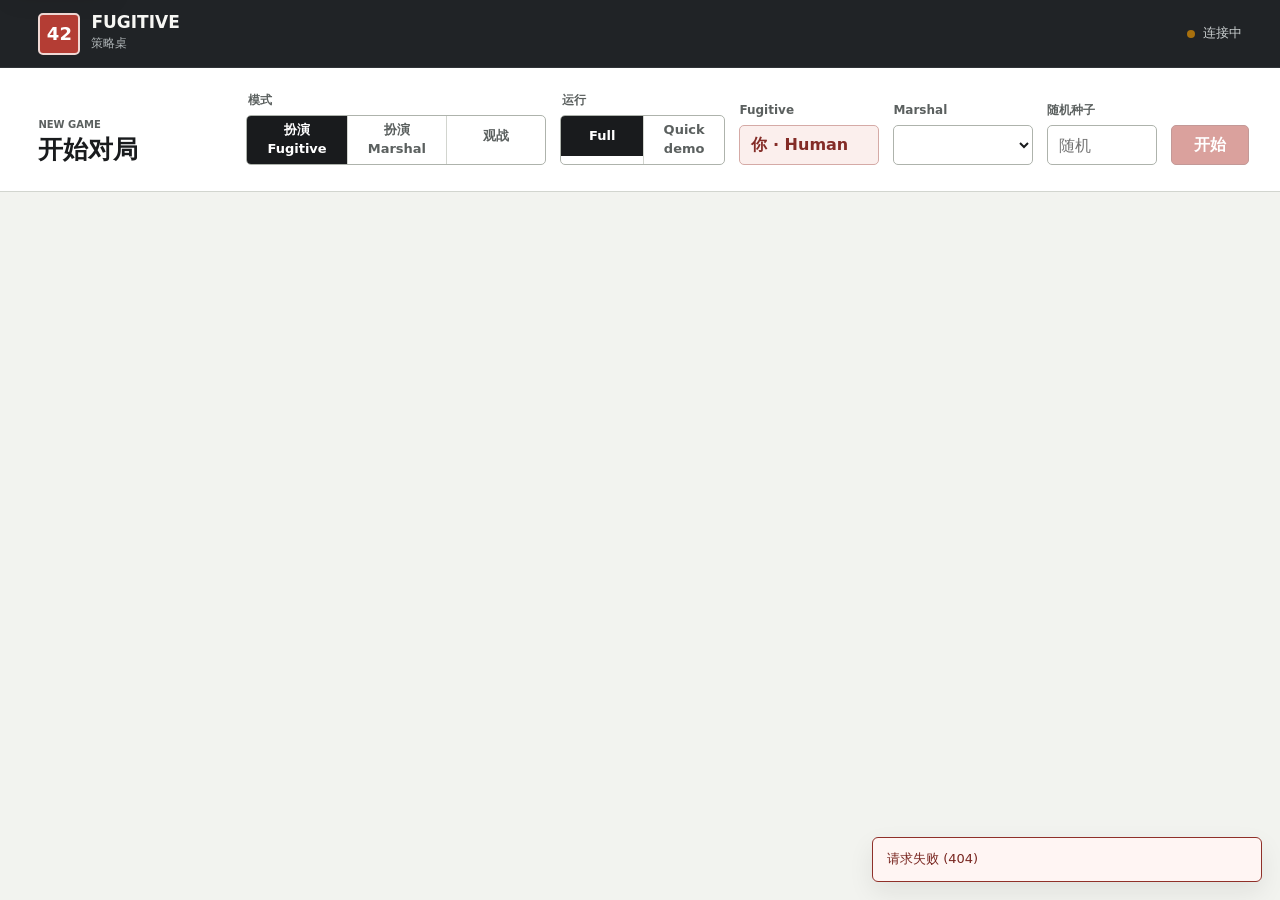
==== src/fugitive/web/static/index.html @ fa237cd3 "Reorganize core, agents, and experiment packages" ====
<!doctype html>
<html lang="zh-CN">
<head>
  <meta charset="utf-8">
  <meta name="viewport" content="width=device-width, initial-scale=1">
  <meta name="color-scheme" content="light">
  <link rel="icon" href="data:,">
  <title>Fugitive 策略桌</title>
  <link rel="stylesheet" href="./styles.css">
</head>
<body>
  <a class="skip-link" href="#main-content">跳到游戏桌</a>

  <header class="app-header">
    <div class="brand-block" aria-label="Fugitive Strategy Table">
      <span class="brand-mark" aria-hidden="true">42</span>
      <div>
        <div class="brand-name">FUGITIVE</div>
        <div class="brand-subtitle">策略桌</div>
      </div>
    </div>
    <div id="connectionStatus" class="connection-status" role="status" aria-live="polite">
      <span class="status-dot" aria-hidden="true"></span>
      <span class="connection-label">连接中</span>
    </div>
  </header>

  <main id="main-content">
    <section id="setupPanel" class="setup-band" aria-labelledby="setupTitle">
      <div class="setup-inner">
        <div class="section-heading setup-heading">
          <span class="eyebrow">NEW GAME</span>
          <h1 id="setupTitle">开始对局</h1>
        </div>

        <form id="setupForm" class="setup-form">
          <fieldset class="form-field mode-field">
            <legend>模式</legend>
            <div class="segmented-control" role="radiogroup" aria-label="游戏模式">
              <label>
                <input type="radio" name="mode" value="human_fugitive" checked>
                <span>扮演 Fugitive</span>
              </label>
              <label>
                <input type="radio" name="mode" value="human_marshal">
                <span>扮演 Marshal</span>
              </label>
              <label>
                <input type="radio" name="mode" value="spectate">
                <span>观战</span>
              </label>
            </div>
          </fieldset>

          <fieldset class="form-field profile-field">
            <legend>运行</legend>
            <div class="segmented-control profile-control" role="radiogroup" aria-label="Agent 运行档位">
              <label>
                <input type="radio" name="execution_profile" value="full" checked>
                <span>Full</span>
              </label>
              <label>
                <input type="radio" name="execution_profile" value="quick">
                <span>Quick demo</span>
              </label>
            </div>
          </fieldset>

          <div class="form-field agent-field">
            <label for="fugitiveAgent">Fugitive</label>
            <div id="fugitiveHuman" class="human-slot">你 · Human</div>
            <select id="fugitiveAgent" name="fugitive_agent" aria-label="Fugitive agent"></select>
          </div>

          <div class="form-field agent-field">
            <label for="marshalAgent">Marshal</label>
            <div id="marshalHuman" class="human-slot" hidden>你 · Human</div>
            <select id="marshalAgent" name="marshal_agent" aria-label="Marshal agent"></select>
          </div>

          <div class="form-field seed-field">
            <label for="gameSeed">随机种子</label>
            <input id="gameSeed" name="seed" type="text" inputmode="numeric" pattern="[0-9]*" maxlength="20" spellcheck="false" placeholder="随机">
          </div>

          <button id="startGameButton" class="primary-command start-command" type="submit" disabled>
            开始
          </button>
        </form>
      </div>
    </section>

    <section id="gameShell" class="game-shell" aria-label="Fugitive 游戏桌" hidden>
      <div class="status-strip">
        <div class="status-primary">
          <span id="roundBadge" class="round-badge">ROUND 1</span>
          <div>
            <div id="phaseLabel" class="phase-label">准备中</div>
            <div id="turnLabel" class="turn-label">等待服务器状态</div>
          </div>
        </div>
        <div class="status-actions">
          <span id="sessionIdLabel" class="session-id"></span>
          <button id="resetButton" class="icon-command" type="button" title="重置当前对局" aria-label="重置当前对局">
            <svg aria-hidden="true"><use href="./icons.svg#rotate-ccw"></use></svg>
          </button>
          <button id="newGameButton" class="secondary-command" type="button">新对局</button>
        </div>
      </div>

      <div id="outcomeBanner" class="outcome-banner" role="status" aria-live="assertive" hidden>
        <span class="outcome-kicker">GAME OVER</span>
        <strong id="outcomeTitle"></strong>
        <span id="outcomeReason"></span>
      </div>

      <div class="workspace">
        <aside class="piles-pane" aria-labelledby="pilesTitle">
          <div class="panel-heading">
            <span class="eyebrow">DRAW</span>
            <h2 id="pilesTitle">牌堆</h2>
          </div>
          <div id="pileList" class="pile-list" aria-live="polite"></div>
        </aside>

        <section class="table-pane">
          <div class="route-section" aria-labelledby="routeTitle">
            <div class="table-section-heading">
              <div>
                <span class="eyebrow">ESCAPE ROUTE</span>
                <h2 id="routeTitle">逃亡路线</h2>
              </div>
              <span id="routeSummary" class="route-summary"></span>
            </div>
            <div id="routeTrack" class="route-track" role="list" aria-label="逃亡路线"></div>
          </div>

          <div class="hand-section" aria-labelledby="handTitle">
            <div class="table-section-heading compact-heading">
              <div>
                <span class="eyebrow">PRIVATE HAND</span>
                <h2 id="handTitle">手牌</h2>
              </div>
              <span id="handSummary" class="hand-summary"></span>
            </div>
            <div id="handCards" class="hand-cards" role="list" aria-label="你的手牌"></div>
          </div>

          <div id="actionDock" class="action-dock" aria-labelledby="actionTitle">
            <div class="action-title-row">
              <div>
                <span class="eyebrow">ACTION</span>
                <h2 id="actionTitle">行动</h2>
              </div>
              <span id="actionStatus" class="action-status"></span>
            </div>

            <div id="drawAction" class="action-state" hidden>
              <span class="action-name">选择牌堆</span>
            </div>

            <div id="fugitiveAction" class="action-state fugitive-composer" hidden>
              <div class="composer-mode" role="group" aria-label="手牌选择用途">
                <button class="composer-mode-button is-active" type="button" data-card-mode="hideout" aria-pressed="true">藏身处</button>
                <button class="composer-mode-button" type="button" data-card-mode="sprint" aria-pressed="false">Sprint</button>
              </div>
              <div class="selection-readout">
                <span>Hideout <strong id="selectedHideout">—</strong></span>
                <span>距离 <strong id="selectedDistance">—</strong></span>
                <span>需要 <strong id="requiredSprint">—</strong></span>
                <span>已选 <strong id="selectedSprint">+0 · 0张</strong></span>
              </div>
              <div class="action-buttons">
                <button id="passButton" class="secondary-command" type="button">Pass</button>
                <button id="playHideoutButton" class="primary-command" type="button" disabled>建立藏身处</button>
              </div>
            </div>

            <div id="marshalAction" class="action-state marshal-composer" hidden>
              <div id="guessGrid" class="guess-grid" role="group" aria-label="选择猜测号码"></div>
              <div class="guess-footer">
                <span>已选 <strong id="guessCount">0</strong></span>
                <div class="action-buttons">
                  <button id="clearGuessButton" class="icon-command" type="button" title="清除选择" aria-label="清除猜测号码">
                    <svg aria-hidden="true"><use href="./icons.svg#x"></use></svg>
                  </button>
                  <button id="submitGuessButton" class="primary-command" type="button" disabled>提交猜测</button>
                </div>
              </div>
            </div>

            <div id="waitingAction" class="action-state waiting-state">
              <span class="waiting-mark" aria-hidden="true"></span>
              <span id="waitingText">等待行动</span>
            </div>
          </div>
        </section>

        <aside class="side-pane">
          <section id="spectatorControls" class="spectator-controls" aria-labelledby="spectatorTitle" hidden>
            <div class="panel-heading inline-heading">
              <div>
                <span class="eyebrow">SPECTATE</span>
                <h2 id="spectatorTitle">观战控制</h2>
              </div>
              <span id="autoState" class="auto-state">PAUSED</span>
            </div>
            <label class="spectator-view-control" for="spectatorViewSelect">
              <span>观战视角</span>
              <select id="spectatorViewSelect">
                <option value="omniscient" selected>全知</option>
                <option value="fugitive">Fugitive</option>
                <option value="marshal">Marshal</option>
                <option value="public">公开</option>
              </select>
            </label>
            <div class="transport-controls">
              <button id="stepButton" class="icon-command transport-button" type="button" title="单步" aria-label="单步">
                <svg aria-hidden="true"><use href="./icons.svg#step-forward"></use></svg>
              </button>
              <button id="autoButton" class="icon-command transport-button transport-primary" type="button" title="自动播放" aria-label="自动播放">
                <svg class="play-icon" aria-hidden="true"><use href="./icons.svg#play"></use></svg>
                <svg class="pause-icon" aria-hidden="true"><use href="./icons.svg#pause"></use></svg>
              </button>
              <button id="continueButton" class="icon-command transport-button transport-primary" type="button" title="继续已停滞的对局" aria-label="继续已停滞的对局" hidden>
                <svg aria-hidden="true"><use href="./icons.svg#play"></use></svg>
              </button>
              <button id="terminateButton" class="icon-command transport-button" type="button" title="终止已停滞的会话" aria-label="终止已停滞的会话" hidden>
                <svg aria-hidden="true"><use href="./icons.svg#x"></use></svg>
              </button>
              <label class="speed-control" for="speedSelect">
                <span>速度</span>
                <select id="speedSelect">
                  <option value="1600">慢</option>
                  <option value="850" selected>正常</option>
                  <option value="300">快</option>
                </select>
              </label>
            </div>
          </section>

          <section class="session-panel" aria-labelledby="sessionTitle">
            <div class="panel-heading">
              <span class="eyebrow">MATCH</span>
              <h2 id="sessionTitle">对局</h2>
            </div>
            <dl class="session-details">
              <div><dt>模式</dt><dd id="modeValue">—</dd></div>
              <div><dt>运行</dt><dd id="profileValue">—</dd></div>
              <div><dt>Fugitive</dt><dd><span id="fugitiveValue">—</span><small id="fugitiveParameters" hidden></small></dd></div>
              <div><dt>Marshal</dt><dd><span id="marshalValue">—</span><small id="marshalParameters" hidden></small></dd></div>
              <div><dt>视角</dt><dd id="viewerValue">—</dd></div>
              <div><dt>Seed</dt><dd id="seedValue">—</dd></div>
            </dl>
            <div class="session-tools">
              <button id="copySeedButton" class="icon-command" type="button" title="复制精确 Seed" aria-label="复制精确 Seed" hidden>
                <svg aria-hidden="true"><use href="./icons.svg#copy"></use></svg>
              </button>
              <button id="exportTraceButton" class="icon-command" type="button" title="导出完整对局 Trace" aria-label="导出完整对局 Trace" hidden>
                <svg aria-hidden="true"><use href="./icons.svg#download"></use></svg>
              </button>
            </div>
          </section>

          <section id="inferencePanel" class="inference-panel" aria-labelledby="inferenceTitle" hidden>
            <div class="panel-heading inline-heading">
              <div>
                <span class="eyebrow">INFERENCE</span>
                <h2 id="inferenceTitle">推断状态</h2>
              </div>
              <span id="inferenceDecision" class="inference-decision">—</span>
            </div>
            <dl class="inference-details">
              <div><dt>算法</dt><dd id="inferenceAlgorithm">—</dd></div>
              <div><dt>Backend</dt><dd id="inferenceBackend">—</dd></div>
              <div><dt>Operation</dt><dd id="inferenceOperation">—</dd></div>
              <div><dt>Population</dt><dd id="inferencePopulation">—</dd></div>
              <div><dt>Worlds</dt><dd id="inferenceWorlds">—</dd></div>
              <div><dt>Hidden route</dt><dd id="inferenceRoutes">—</dd></div>
              <div><dt>Hard support</dt><dd id="inferenceSupport">—</dd></div>
              <div><dt>Work</dt><dd id="inferenceWork">—</dd></div>
            </dl>
          </section>

          <section class="log-panel" aria-labelledby="logTitle">
            <div class="panel-heading inline-heading">
              <div>
                <span class="eyebrow">GAME LOG</span>
                <h2 id="logTitle">对局日志</h2>
              </div>
              <span id="logCount" class="log-count">0</span>
            </div>
            <ol id="gameLog" class="game-log" aria-live="polite"></ol>
          </section>
        </aside>
      </div>
    </section>
  </main>

  <div id="toast" class="toast" role="alert" aria-live="assertive" hidden></div>
  <script src="./app.js" defer></script>
</body>
</html>
---- src/fugitive/web/static/styles.css ----
:root {
  --canvas: #f2f3ef;
  --surface: #ffffff;
  --surface-muted: #e9ebe6;
  --ink: #191b1d;
  --ink-soft: #5b605f;
  --line: #d2d5cf;
  --line-strong: #aeb3ac;
  --fugitive: #b43d34;
  --fugitive-dark: #842c27;
  --marshal: #315f70;
  --marshal-dark: #234553;
  --success: #2f6a4f;
  --warning: #a8700d;
  --sprint: #d5a32e;
  --header: #202326;
  --focus: #176ea1;
  --shadow: 0 10px 26px rgba(25, 27, 29, 0.08);
  --header-height: 68px;
}

* {
  box-sizing: border-box;
}

html {
  min-width: 320px;
  background: var(--canvas);
  color: var(--ink);
  font-family: Inter, ui-sans-serif, system-ui, -apple-system, BlinkMacSystemFont, "Segoe UI", sans-serif;
  font-size: 16px;
  line-height: 1.45;
  letter-spacing: 0;
}

body {
  min-height: 100vh;
  margin: 0;
  background: var(--canvas);
}

button,
input,
select {
  color: inherit;
  font: inherit;
  letter-spacing: 0;
}

button,
select,
input[type="radio"] {
  cursor: pointer;
}

button:disabled,
select:disabled,
input:disabled {
  cursor: not-allowed;
  opacity: 0.48;
}

button:focus-visible,
input:focus-visible,
select:focus-visible,
[tabindex]:focus-visible {
  outline: 3px solid rgba(23, 110, 161, 0.26);
  outline-offset: 2px;
}

[hidden] {
  display: none !important;
}

.skip-link {
  position: fixed;
  top: 8px;
  left: 8px;
  z-index: 100;
  padding: 8px 12px;
  transform: translateY(-150%);
  border-radius: 4px;
  background: var(--surface);
  color: var(--ink);
  box-shadow: var(--shadow);
}

.skip-link:focus {
  transform: translateY(0);
}

.app-header {
  position: sticky;
  top: 0;
  z-index: 30;
  display: flex;
  min-height: var(--header-height);
  align-items: center;
  justify-content: space-between;
  gap: 24px;
  padding: 10px clamp(16px, 3vw, 42px);
  border-bottom: 1px solid #303438;
  background: var(--header);
  color: #f7f7f4;
}

.brand-block {
  display: flex;
  min-width: 0;
  align-items: center;
  gap: 11px;
}

.brand-mark {
  display: grid;
  width: 42px;
  height: 42px;
  flex: 0 0 42px;
  place-items: center;
  border: 2px solid #f0d8d4;
  border-radius: 5px;
  background: var(--fugitive);
  color: #ffffff;
  font-size: 18px;
  font-weight: 850;
  line-height: 1;
}

.brand-name {
  font-size: 17px;
  font-weight: 850;
  line-height: 1.05;
}

.brand-subtitle {
  margin-top: 3px;
  color: #adb3b5;
  font-size: 12px;
}

.connection-status {
  display: flex;
  align-items: center;
  gap: 8px;
  color: #c8cdce;
  font-size: 13px;
}

.status-dot {
  width: 8px;
  height: 8px;
  border-radius: 50%;
  background: var(--warning);
}

.connection-status.is-online .status-dot {
  background: #54aa7f;
}

.connection-status.is-error .status-dot {
  background: #df6158;
}

main {
  min-height: calc(100vh - var(--header-height));
}

.setup-band {
  border-bottom: 1px solid var(--line);
  background: var(--surface);
}

.setup-inner {
  display: grid;
  width: min(1480px, 100%);
  margin: 0 auto;
  padding: 24px clamp(16px, 3vw, 42px) 26px;
  grid-template-columns: minmax(130px, 180px) minmax(0, 1fr);
  gap: 28px;
  align-items: end;
}

.section-heading h1,
.panel-heading h2,
.table-section-heading h2,
.action-title-row h2 {
  margin: 2px 0 0;
  font-size: 20px;
  font-weight: 760;
  line-height: 1.15;
}

.section-heading h1 {
  font-size: 25px;
}

.eyebrow {
  color: var(--ink-soft);
  font-size: 10px;
  font-weight: 800;
  letter-spacing: 0;
}

.setup-form {
  display: grid;
  grid-template-columns: minmax(300px, 1.7fr) minmax(165px, 0.8fr) minmax(140px, 1fr) minmax(140px, 1fr) minmax(110px, 0.7fr) auto;
  gap: 14px;
  align-items: end;
}

.form-field {
  min-width: 0;
  margin: 0;
  padding: 0;
  border: 0;
}

.form-field > label,
.form-field > legend {
  display: block;
  margin: 0 0 6px;
  color: var(--ink-soft);
  font-size: 12px;
  font-weight: 720;
}

.form-field select,
.form-field input,
.speed-control select {
  width: 100%;
  height: 40px;
  border: 1px solid var(--line-strong);
  border-radius: 5px;
  background: var(--surface);
  padding: 0 11px;
}

.human-slot {
  display: flex;
  height: 40px;
  align-items: center;
  border: 1px solid #d5aaa6;
  border-radius: 5px;
  background: #fbefed;
  padding: 0 11px;
  color: var(--fugitive-dark);
  font-weight: 700;
}

.agent-field.is-marshal .human-slot {
  border-color: #a8c0c9;
  background: #edf4f6;
  color: var(--marshal-dark);
}

.segmented-control {
  display: grid;
  min-height: 40px;
  overflow: hidden;
  border: 1px solid var(--line-strong);
  border-radius: 5px;
  grid-template-columns: repeat(3, minmax(0, 1fr));
}

.segmented-control label {
  position: relative;
  min-width: 0;
}

.segmented-control label + label {
  border-left: 1px solid var(--line);
}

.segmented-control input {
  position: absolute;
  width: 1px;
  height: 1px;
  opacity: 0;
}

.segmented-control span {
  display: flex;
  min-height: 40px;
  align-items: center;
  justify-content: center;
  padding: 5px 10px;
  color: var(--ink-soft);
  font-size: 13px;
  font-weight: 680;
  text-align: center;
}

.segmented-control input:checked + span {
  background: var(--ink);
  color: #ffffff;
}

.segmented-control input:focus-visible + span {
  box-shadow: inset 0 0 0 3px rgba(23, 110, 161, 0.35);
}

.profile-control {
  grid-template-columns: repeat(2, minmax(0, 1fr));
}

.primary-command,
.secondary-command,
.icon-command,
.composer-mode-button {
  min-height: 40px;
  border-radius: 5px;
  font-weight: 720;
}

.primary-command {
  border: 1px solid var(--fugitive-dark);
  background: var(--fugitive);
  color: #ffffff;
  padding: 0 17px;
}

.primary-command:not(:disabled):hover {
  background: var(--fugitive-dark);
}

.secondary-command {
  border: 1px solid var(--line-strong);
  background: var(--surface);
  color: var(--ink);
  padding: 0 14px;
}

.secondary-command:not(:disabled):hover,
.icon-command:not(:disabled):hover {
  border-color: var(--ink-soft);
  background: var(--surface-muted);
}

.icon-command {
  display: inline-grid;
  width: 40px;
  height: 40px;
  min-height: 40px;
  place-items: center;
  border: 1px solid var(--line-strong);
  background: var(--surface);
  padding: 0;
}

.icon-command svg {
  width: 19px;
  height: 19px;
}

.start-command {
  min-width: 78px;
}

.game-shell {
  width: 100%;
  scroll-margin-top: var(--header-height);
}

.status-strip {
  display: flex;
  min-height: 68px;
  align-items: center;
  justify-content: space-between;
  gap: 20px;
  padding: 10px clamp(16px, 3vw, 42px);
  border-bottom: 1px solid var(--line);
  background: #fbfbf9;
}

.status-primary,
.status-actions {
  display: flex;
  min-width: 0;
  align-items: center;
  gap: 12px;
}

.round-badge,
.auto-state {
  display: inline-flex;
  min-height: 26px;
  align-items: center;
  border: 1px solid var(--line-strong);
  border-radius: 4px;
  background: var(--surface);
  padding: 3px 8px;
  color: var(--ink-soft);
  font-size: 10px;
  font-weight: 820;
  letter-spacing: 0;
  white-space: nowrap;
}

.phase-label {
  overflow: hidden;
  font-size: 16px;
  font-weight: 760;
  text-overflow: ellipsis;
  white-space: nowrap;
}

.turn-label,
.session-id {
  overflow: hidden;
  color: var(--ink-soft);
  font-size: 12px;
  text-overflow: ellipsis;
  white-space: nowrap;
}

.session-id {
  max-width: 180px;
  font-family: ui-monospace, SFMono-Regular, Menlo, Consolas, monospace;
}

.outcome-banner {
  display: flex;
  min-height: 58px;
  align-items: baseline;
  gap: 13px;
  padding: 14px clamp(16px, 3vw, 42px);
  border-bottom: 1px solid #d4aea9;
  background: #fae9e7;
  color: var(--fugitive-dark);
}

.outcome-banner.is-marshal {
  border-color: #abc0c8;
  background: #e8f1f4;
  color: var(--marshal-dark);
}

.outcome-kicker {
  font-size: 10px;
  font-weight: 850;
  letter-spacing: 0;
}

.workspace {
  display: grid;
  width: 100%;
  min-height: calc(100vh - var(--header-height) - 68px);
  grid-template-columns: 200px minmax(0, 1fr) 282px;
}

.piles-pane,
.side-pane {
  min-width: 0;
  background: #f7f8f5;
}

.piles-pane {
  padding: 24px 20px;
  border-right: 1px solid var(--line);
}

.side-pane {
  border-left: 1px solid var(--line);
}

.panel-heading,
.table-section-heading,
.action-title-row {
  display: flex;
  min-width: 0;
  align-items: flex-end;
  justify-content: space-between;
  gap: 12px;
}

.inline-heading {
  align-items: center;
}

.panel-heading h2,
.table-section-heading h2,
.action-title-row h2 {
  font-size: 16px;
}

.pile-list {
  display: grid;
  margin-top: 18px;
  gap: 17px;
  justify-items: center;
}

.pile-button {
  position: relative;
  display: grid;
  width: 112px;
  height: 148px;
  overflow: hidden;
  place-items: center;
  border: 2px solid #323638;
  border-radius: 6px;
  background: #3c4244;
  color: #ffffff;
  box-shadow: 4px 5px 0 #bec2bc;
  text-align: center;
}

.pile-button::before {
  position: absolute;
  inset: 7px;
  border: 1px solid rgba(255, 255, 255, 0.35);
  border-radius: 3px;
  content: "";
}

.pile-button[data-pile="0"] {
  background: var(--success);
}

.pile-button[data-pile="1"] {
  background: var(--marshal);
}

.pile-button[data-pile="2"] {
  background: var(--fugitive-dark);
}

.pile-button.is-legal {
  box-shadow: 4px 5px 0 #bec2bc, 0 0 0 4px rgba(213, 163, 46, 0.32);
}

.pile-button.is-legal:hover {
  transform: translateY(-2px);
  box-shadow: 4px 7px 0 #bec2bc, 0 0 0 4px rgba(213, 163, 46, 0.5);
}

.pile-number {
  position: relative;
  font-size: 13px;
  font-weight: 780;
}

.pile-count {
  position: relative;
  font-size: 34px;
  font-weight: 850;
  line-height: 1;
}

.pile-label {
  position: relative;
  color: rgba(255, 255, 255, 0.78);
  font-size: 10px;
  font-weight: 750;
  letter-spacing: 0;
}

.table-pane {
  min-width: 0;
  background: var(--surface);
}

.route-section,
.hand-section,
.action-dock {
  padding: 24px clamp(18px, 3vw, 38px);
}

.route-section,
.hand-section {
  border-bottom: 1px solid var(--line);
}

.route-summary,
.hand-summary,
.action-status,
.log-count {
  color: var(--ink-soft);
  font-size: 12px;
}

.route-track {
  position: relative;
  display: flex;
  min-height: 148px;
  margin-top: 18px;
  overflow-x: auto;
  gap: 25px;
  align-items: flex-start;
  padding: 4px 4px 16px;
  scrollbar-color: var(--line-strong) transparent;
}

.route-track::before {
  position: absolute;
  top: 56px;
  right: 5px;
  left: 5px;
  height: 3px;
  background: var(--line);
  content: "";
}

.route-node {
  position: relative;
  z-index: 1;
  display: flex;
  flex: 0 0 82px;
  flex-direction: column;
  align-items: center;
}

.route-card {
  position: relative;
  display: grid;
  width: 82px;
  height: 112px;
  place-items: center;
  border: 2px solid var(--ink);
  border-radius: 6px;
  background: var(--surface);
  box-shadow: 0 4px 0 #d3d5d0;
}

.route-card.is-hidden {
  border-color: #34383a;
  background: #34383a;
  color: #ffffff;
}

.route-card.is-start {
  border-color: var(--success);
  color: var(--success);
}

.route-card.is-escape {
  border-color: var(--fugitive);
  color: var(--fugitive);
}

.route-card.is-revealed {
  border-color: var(--marshal);
  color: var(--marshal-dark);
  box-shadow: 0 4px 0 #a9bec6, inset 0 0 0 2px #dce8ec;
}

.route-index {
  position: absolute;
  top: 6px;
  left: 7px;
  color: currentColor;
  font-size: 9px;
  font-weight: 750;
  opacity: 0.62;
}

.route-value {
  font-size: 35px;
  font-weight: 850;
  line-height: 1;
}

.route-revealed-badge {
  position: absolute;
  right: 5px;
  bottom: 6px;
  padding: 2px 4px;
  border-radius: 3px;
  background: var(--marshal);
  color: #ffffff;
  font-size: 9px;
  font-weight: 750;
  line-height: 1.35;
  letter-spacing: 0;
}

.hidden-pattern {
  width: 35px;
  height: 35px;
  border: 2px solid rgba(255, 255, 255, 0.7);
  border-radius: 50%;
  font-size: 23px;
  font-weight: 800;
  line-height: 31px;
  text-align: center;
}

.sprint-stack {
  display: flex;
  min-height: 22px;
  margin-top: 8px;
  align-items: center;
  justify-content: center;
  gap: 3px;
}

.sprint-token {
  display: inline-grid;
  min-width: 19px;
  height: 19px;
  place-items: center;
  border: 1px solid #bd8b16;
  border-radius: 3px;
  background: #f7e5b8;
  color: #715108;
  padding: 0 3px;
  font-size: 9px;
  font-weight: 800;
}

.sprint-token.is-hidden {
  border-color: #a4a8a3;
  background: #e5e7e2;
  color: #646866;
}

.hand-section {
  min-height: 174px;
  background: #fbfbf9;
}

.compact-heading {
  align-items: center;
}

.hand-cards {
  display: grid;
  min-height: 114px;
  margin-top: 15px;
  gap: 18px;
  padding: 3px 3px 8px;
}

.hand-cards.is-dual {
  grid-template-columns: repeat(2, minmax(0, 1fr));
}

.hand-group {
  min-width: 0;
}

.hand-cards.is-dual .hand-group + .hand-group {
  border-left: 1px solid var(--line);
  padding-left: 18px;
}

.hand-group-heading {
  display: flex;
  min-height: 25px;
  align-items: center;
  justify-content: space-between;
  gap: 10px;
  margin-bottom: 7px;
  color: var(--ink-soft);
  font-size: 11px;
  font-weight: 760;
}

.hand-role-label {
  display: inline-flex;
  align-items: center;
  gap: 7px;
}

.hand-role-label::before {
  width: 8px;
  height: 8px;
  border-radius: 50%;
  background: var(--line-strong);
  content: "";
}

.hand-group.is-fugitive .hand-role-label::before {
  background: var(--fugitive);
}

.hand-group.is-marshal .hand-role-label::before {
  background: var(--marshal);
}

.hand-card-row {
  display: flex;
  min-height: 111px;
  overflow-x: auto;
  overscroll-behavior-inline: contain;
  scroll-snap-type: x proximity;
  gap: 10px;
  align-items: flex-start;
  padding: 3px 3px 10px;
  box-shadow:
    inset 10px 0 8px -12px var(--ink-soft),
    inset -10px 0 8px -12px var(--ink-soft);
}

.hand-card-row:focus-visible {
  outline: 2px solid var(--marshal);
  outline-offset: 3px;
}

.hand-card {
  position: relative;
  display: grid;
  width: 68px;
  height: 100px;
  flex: 0 0 68px;
  place-items: center;
  border: 2px solid var(--ink);
  border-radius: 6px;
  background: var(--surface);
  box-shadow: 0 3px 0 #d6d8d3;
  color: var(--ink);
  scroll-snap-align: start;
}

.hand-card:disabled {
  cursor: default;
  opacity: 1;
}

.hand-card:not(:disabled):hover {
  transform: translateY(-3px);
  box-shadow: 0 6px 0 #d6d8d3;
}

.hand-card.is-hideout {
  border-color: var(--fugitive);
  background: #faebe9;
  color: var(--fugitive-dark);
  box-shadow: 0 3px 0 #deb6b2;
}

.hand-card.is-sprint {
  border-color: #ae7c0a;
  background: #fff4d7;
  color: #6c4a00;
  box-shadow: 0 3px 0 #d7bd7d;
}

.card-number {
  font-size: 28px;
  font-weight: 850;
}

.card-sprint {
  position: absolute;
  right: 6px;
  bottom: 5px;
  color: var(--warning);
  font-size: 10px;
  font-weight: 800;
}

.empty-state {
  display: flex;
  min-height: 94px;
  align-items: center;
  color: var(--ink-soft);
  font-size: 13px;
}

.action-dock {
  min-height: 210px;
}

.action-title-row {
  align-items: center;
}

.action-state {
  margin-top: 16px;
}

.action-name {
  display: inline-flex;
  min-height: 38px;
  align-items: center;
  color: var(--ink-soft);
  font-weight: 700;
}

.fugitive-composer {
  display: grid;
  grid-template-columns: auto minmax(160px, 1fr) auto;
  gap: 18px;
  align-items: center;
}

.composer-mode {
  display: flex;
  overflow: hidden;
  border: 1px solid var(--line-strong);
  border-radius: 5px;
}

.composer-mode-button {
  min-width: 82px;
  border: 0;
  border-radius: 0;
  background: var(--surface);
  padding: 0 11px;
  color: var(--ink-soft);
}

.composer-mode-button + .composer-mode-button {
  border-left: 1px solid var(--line);
}

.composer-mode-button.is-active {
  background: var(--ink);
  color: #ffffff;
}

.selection-readout {
  display: flex;
  min-width: 0;
  align-items: center;
  gap: 20px;
  flex-wrap: wrap;
  color: var(--ink-soft);
  font-size: 13px;
}

.selection-readout strong {
  display: inline-block;
  min-width: 26px;
  color: var(--ink);
  font-size: 16px;
}

.action-buttons,
.guess-footer {
  display: flex;
  align-items: center;
  justify-content: flex-end;
  gap: 8px;
}

.guess-grid {
  display: grid;
  grid-template-columns: repeat(14, minmax(31px, 1fr));
  gap: 5px;
}

.guess-number {
  width: 100%;
  min-width: 31px;
  height: 34px;
  border: 1px solid var(--line-strong);
  border-radius: 4px;
  background: var(--surface);
  padding: 0;
  font-size: 12px;
  font-weight: 720;
}

.guess-number.is-selected {
  border-color: var(--marshal-dark);
  background: var(--marshal);
  color: #ffffff;
}

.guess-number.is-revealed:not(.is-selected) {
  border-color: #7f8982;
  background: #e8ece9;
  color: #5f6862;
}

.guess-number.is-known-out:not(.is-selected) {
  box-shadow: inset 0 -3px 0 #c48b20;
}

.guess-number.is-failed-singleton:not(.is-selected) {
  border-style: dashed;
  border-color: var(--marshal);
}

.guess-footer {
  margin-top: 12px;
  justify-content: space-between;
  color: var(--ink-soft);
  font-size: 13px;
}

.waiting-state {
  display: flex;
  min-height: 52px;
  align-items: center;
  gap: 10px;
  color: var(--ink-soft);
  font-size: 13px;
}

.waiting-mark {
  width: 10px;
  height: 10px;
  border: 2px solid var(--line-strong);
  border-top-color: var(--marshal);
  border-radius: 50%;
}

.side-pane > section {
  padding: 22px 20px;
  border-bottom: 1px solid var(--line);
}

.transport-controls {
  display: grid;
  margin-top: 12px;
  grid-template-columns: 42px 42px minmax(0, 1fr);
  gap: 8px;
  align-items: end;
}

.spectator-view-control {
  display: grid;
  min-width: 0;
  margin-top: 16px;
  gap: 5px;
  color: var(--ink-soft);
  font-size: 10px;
  font-weight: 750;
}

.spectator-view-control select {
  width: 100%;
  height: 40px;
  border: 1px solid var(--line-strong);
  border-radius: 5px;
  background: var(--surface);
  padding: 0 10px;
}

.transport-button {
  width: 42px;
  height: 42px;
}

.transport-primary {
  border-color: var(--ink);
  background: var(--ink);
  color: #ffffff;
}

.transport-primary:not(:disabled):hover {
  background: #3a3e40;
}

.transport-primary .pause-icon {
  display: none;
}

.transport-primary.is-running .play-icon {
  display: none;
}

.transport-primary.is-running .pause-icon {
  display: block;
}

.auto-state.is-running {
  border-color: #8db29f;
  background: #e9f3ed;
  color: var(--success);
}

.speed-control {
  display: grid;
  min-width: 0;
  gap: 4px;
  color: var(--ink-soft);
  font-size: 10px;
  font-weight: 750;
}

.speed-control select {
  height: 42px;
  font-size: 13px;
}

.session-details {
  margin: 14px 0 0;
}

.session-tools {
  display: flex;
  min-height: 38px;
  margin-top: 14px;
  gap: 8px;
  justify-content: flex-end;
}

.session-details > div {
  display: grid;
  min-height: 32px;
  align-items: baseline;
  grid-template-columns: 72px minmax(0, 1fr);
  gap: 8px;
  border-bottom: 1px solid #e3e5e0;
  padding: 7px 0;
}

.session-details dt {
  color: var(--ink-soft);
  font-size: 11px;
}

.session-details dd {
  overflow: hidden;
  margin: 0;
  font-size: 12px;
  font-weight: 680;
  text-align: right;
  text-overflow: ellipsis;
  white-space: nowrap;
}

.session-details dd small {
  display: block;
  margin-top: 3px;
  color: var(--ink-soft);
  font-family: ui-monospace, SFMono-Regular, Consolas, monospace;
  font-size: 9px;
  font-weight: 560;
  line-height: 1.35;
  white-space: normal;
  overflow-wrap: anywhere;
}

.inference-decision {
  color: var(--marshal-dark);
  font-family: ui-monospace, SFMono-Regular, Consolas, monospace;
  font-size: 10px;
  font-weight: 750;
}

.inference-details {
  display: grid;
  margin: 14px 0 0;
  gap: 0;
}

.inference-details > div {
  display: grid;
  min-width: 0;
  grid-template-columns: 76px minmax(0, 1fr);
  gap: 8px;
  border-bottom: 1px solid #e3e5e0;
  padding: 7px 0;
}

.inference-details dt {
  color: var(--ink-soft);
  font-size: 10px;
}

.inference-details dd {
  min-width: 0;
  margin: 0;
  font-family: ui-monospace, SFMono-Regular, Consolas, monospace;
  font-size: 10px;
  font-weight: 600;
  line-height: 1.45;
  overflow-wrap: anywhere;
}

.log-panel {
  min-height: 320px;
}

.log-count {
  display: inline-grid;
  min-width: 24px;
  height: 24px;
  place-items: center;
  border: 1px solid var(--line);
  border-radius: 4px;
  background: var(--surface);
}

.game-log {
  max-height: 430px;
  margin: 14px 0 0;
  overflow-y: auto;
  padding: 0;
  list-style: none;
}

.log-entry {
  position: relative;
  min-height: 45px;
  border-left: 2px solid var(--line);
  padding: 5px 0 9px 14px;
  color: var(--ink-soft);
  font-size: 12px;
}

.log-entry::before {
  position: absolute;
  top: 10px;
  left: -5px;
  width: 8px;
  height: 8px;
  border: 1px solid var(--surface);
  border-radius: 50%;
  background: var(--line-strong);
  content: "";
}

.log-entry.is-fugitive::before {
  background: var(--fugitive);
}

.log-entry.is-marshal::before {
  background: var(--marshal);
}

.log-meta {
  display: block;
  margin-bottom: 2px;
  color: #898e8b;
  font-size: 9px;
  font-weight: 760;
  letter-spacing: 0;
}

.toast {
  position: fixed;
  right: 18px;
  bottom: 18px;
  z-index: 80;
  width: min(390px, calc(100vw - 36px));
  border: 1px solid #8f3029;
  border-radius: 6px;
  background: #fff5f3;
  box-shadow: var(--shadow);
  color: #792721;
  padding: 12px 14px;
  font-size: 13px;
}

.is-busy .waiting-mark {
  animation: spin 0.8s linear infinite;
}

@keyframes spin {
  to { transform: rotate(360deg); }
}

@media (max-width: 1180px) {
  .setup-inner {
    grid-template-columns: 1fr;
    gap: 16px;
  }

  .setup-form {
    grid-template-columns: minmax(290px, 1.5fr) minmax(165px, 0.8fr) repeat(3, minmax(125px, 1fr)) auto;
  }

  .workspace {
    grid-template-columns: 170px minmax(0, 1fr);
  }

  .side-pane {
    display: grid;
    grid-column: 1 / -1;
    border-top: 1px solid var(--line);
    border-left: 0;
    grid-template-columns: repeat(auto-fit, minmax(240px, 1fr));
  }

  .side-pane > section {
    border-right: 1px solid var(--line);
    border-bottom: 0;
  }

  .game-log {
    max-height: 250px;
  }

  .guess-grid {
    grid-template-columns: repeat(10, minmax(31px, 1fr));
  }
}

@media (max-width: 900px) {
  .setup-form {
    grid-template-columns: repeat(2, minmax(0, 1fr));
  }

  .mode-field {
    grid-column: 1 / -1;
  }

  .start-command {
    width: 100%;
  }

  .fugitive-composer {
    grid-template-columns: 1fr 1fr;
  }

  .fugitive-composer .action-buttons {
    grid-column: 1 / -1;
    justify-content: flex-start;
  }

  .guess-grid {
    grid-template-columns: repeat(8, minmax(31px, 1fr));
  }

  .hand-cards.is-dual {
    grid-template-columns: 1fr;
  }

  .hand-cards.is-dual .hand-group + .hand-group {
    border-top: 1px solid var(--line);
    border-left: 0;
    padding-top: 14px;
    padding-left: 0;
  }
}

@media (max-width: 700px) {
  :root {
    --header-height: 62px;
  }

  .app-header {
    min-height: var(--header-height);
    padding: 9px 14px;
  }

  .brand-mark {
    width: 38px;
    height: 38px;
    flex-basis: 38px;
  }

  .connection-label {
    position: absolute;
    width: 1px;
    height: 1px;
    overflow: hidden;
    clip-path: inset(50%);
  }

  .setup-inner {
    padding: 19px 14px 22px;
  }

  .setup-form {
    grid-template-columns: 1fr;
  }

  .mode-field {
    grid-column: auto;
  }

  .segmented-control {
    grid-template-columns: 1fr;
  }

  .segmented-control label + label {
    border-top: 1px solid var(--line);
    border-left: 0;
  }

  .profile-control {
    grid-template-columns: repeat(2, minmax(0, 1fr));
  }

  .profile-control label + label {
    border-top: 0;
    border-left: 1px solid var(--line);
  }

  .status-strip {
    min-height: 64px;
    padding: 9px 14px;
  }

  .session-id {
    display: none;
  }

  .status-actions {
    gap: 7px;
  }

  .status-actions .secondary-command {
    width: 40px;
    overflow: hidden;
    padding: 0;
    font-size: 0;
  }

  .status-actions .secondary-command::before {
    font-size: 20px;
    content: "+";
  }

  .outcome-banner {
    flex-wrap: wrap;
    gap: 4px 10px;
    padding: 12px 14px;
  }

  .outcome-banner > span:last-child {
    width: 100%;
  }

  .workspace {
    display: block;
  }

  .piles-pane {
    border-right: 0;
    border-bottom: 1px solid var(--line);
    padding: 18px 14px;
  }

  .pile-list {
    display: flex;
    margin-top: 12px;
    overflow-x: auto;
    gap: 14px;
    justify-content: flex-start;
    padding: 4px 4px 10px;
  }

  .pile-button {
    width: 94px;
    height: 124px;
    flex: 0 0 94px;
  }

  .pile-count {
    font-size: 29px;
  }

  .route-section,
  .hand-section,
  .action-dock {
    padding: 19px 14px;
  }

  .route-track {
    margin-top: 13px;
  }

  .side-pane {
    display: block;
  }

  .side-pane > section {
    border-right: 0;
    border-bottom: 1px solid var(--line);
    padding: 19px 14px;
  }

  .fugitive-composer {
    display: flex;
    flex-direction: column;
    align-items: stretch;
  }

  .selection-readout,
  .fugitive-composer .action-buttons {
    justify-content: space-between;
  }

  .fugitive-composer .action-buttons button {
    flex: 1;
  }

  .guess-grid {
    grid-template-columns: repeat(7, minmax(31px, 1fr));
  }
}

@media (max-width: 390px) {
  .guess-grid {
    grid-template-columns: repeat(6, minmax(31px, 1fr));
  }

  .phase-label {
    max-width: 140px;
  }
}

@media (prefers-reduced-motion: reduce) {
  *,
  *::before,
  *::after {
    scroll-behavior: auto !important;
    transition: none !important;
    animation-duration: 0.01ms !important;
    animation-iteration-count: 1 !important;
  }
}
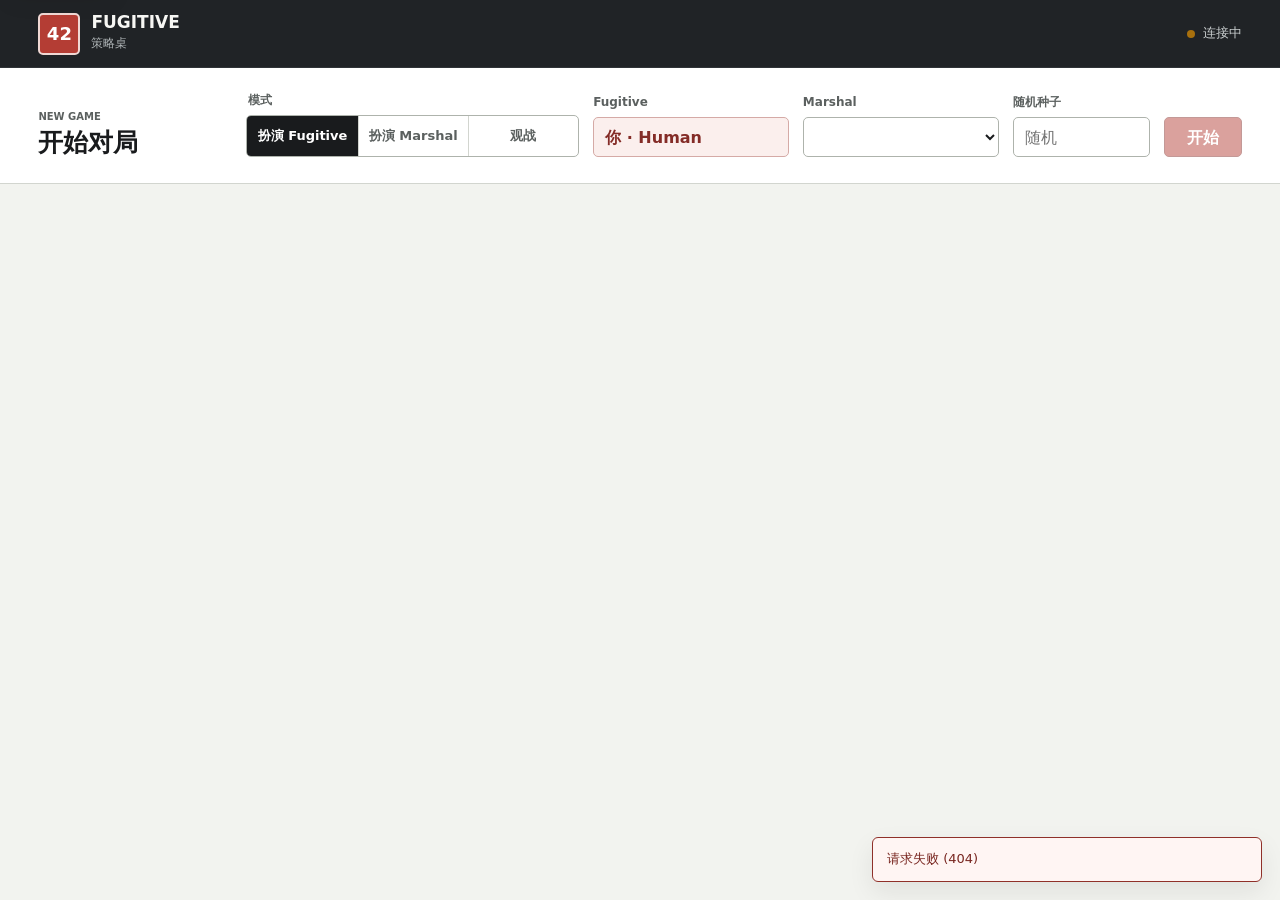
==== commit b6abe449: "Migrate Fugitive engine to OpenSpiel" ====
--- a/src/fugitive/web/static/index.html
+++ b/src/fugitive/web/static/index.html
@@ -52,20 +52,6 @@
             </div>
           </fieldset>
 
-          <fieldset class="form-field profile-field">
-            <legend>运行</legend>
-            <div class="segmented-control profile-control" role="radiogroup" aria-label="Agent 运行档位">
-              <label>
-                <input type="radio" name="execution_profile" value="full" checked>
-                <span>Full</span>
-              </label>
-              <label>
-                <input type="radio" name="execution_profile" value="quick">
-                <span>Quick demo</span>
-              </label>
-            </div>
-          </fieldset>
-
           <div class="form-field agent-field">
             <label for="fugitiveAgent">Fugitive</label>
             <div id="fugitiveHuman" class="human-slot">你 · Human</div>
@@ -166,9 +152,7 @@
               </div>
               <div class="selection-readout">
                 <span>Hideout <strong id="selectedHideout">—</strong></span>
-                <span>距离 <strong id="selectedDistance">—</strong></span>
-                <span>需要 <strong id="requiredSprint">—</strong></span>
-                <span>已选 <strong id="selectedSprint">+0 · 0张</strong></span>
+                <span>Sprint <strong id="selectedSprint">0 张</strong></span>
               </div>
               <div class="action-buttons">
                 <button id="passButton" class="secondary-command" type="button">Pass</button>
@@ -246,9 +230,8 @@
             </div>
             <dl class="session-details">
               <div><dt>模式</dt><dd id="modeValue">—</dd></div>
-              <div><dt>运行</dt><dd id="profileValue">—</dd></div>
-              <div><dt>Fugitive</dt><dd><span id="fugitiveValue">—</span><small id="fugitiveParameters" hidden></small></dd></div>
-              <div><dt>Marshal</dt><dd><span id="marshalValue">—</span><small id="marshalParameters" hidden></small></dd></div>
+              <div><dt>Fugitive</dt><dd><span id="fugitiveValue">—</span></dd></div>
+              <div><dt>Marshal</dt><dd><span id="marshalValue">—</span></dd></div>
               <div><dt>视角</dt><dd id="viewerValue">—</dd></div>
               <div><dt>Seed</dt><dd id="seedValue">—</dd></div>
             </dl>
@@ -262,26 +245,6 @@
             </div>
           </section>
 
-          <section id="inferencePanel" class="inference-panel" aria-labelledby="inferenceTitle" hidden>
-            <div class="panel-heading inline-heading">
-              <div>
-                <span class="eyebrow">INFERENCE</span>
-                <h2 id="inferenceTitle">推断状态</h2>
-              </div>
-              <span id="inferenceDecision" class="inference-decision">—</span>
-            </div>
-            <dl class="inference-details">
-              <div><dt>算法</dt><dd id="inferenceAlgorithm">—</dd></div>
-              <div><dt>Backend</dt><dd id="inferenceBackend">—</dd></div>
-              <div><dt>Operation</dt><dd id="inferenceOperation">—</dd></div>
-              <div><dt>Population</dt><dd id="inferencePopulation">—</dd></div>
-              <div><dt>Worlds</dt><dd id="inferenceWorlds">—</dd></div>
-              <div><dt>Hidden route</dt><dd id="inferenceRoutes">—</dd></div>
-              <div><dt>Hard support</dt><dd id="inferenceSupport">—</dd></div>
-              <div><dt>Work</dt><dd id="inferenceWork">—</dd></div>
-            </dl>
-          </section>
-
           <section class="log-panel" aria-labelledby="logTitle">
             <div class="panel-heading inline-heading">
               <div>
--- a/src/fugitive/web/static/styles.css
+++ b/src/fugitive/web/static/styles.css
@@ -203,7 +203,7 @@
 
 .setup-form {
   display: grid;
-  grid-template-columns: minmax(300px, 1.7fr) minmax(165px, 0.8fr) minmax(140px, 1fr) minmax(140px, 1fr) minmax(110px, 0.7fr) auto;
+  grid-template-columns: minmax(300px, 1.7fr) minmax(140px, 1fr) minmax(140px, 1fr) minmax(110px, 0.7fr) auto;
   gap: 14px;
   align-items: end;
 }
@@ -299,10 +299,6 @@
   box-shadow: inset 0 0 0 3px rgba(23, 110, 161, 0.35);
 }
 
-.profile-control {
-  grid-template-columns: repeat(2, minmax(0, 1fr));
-}
-
 .primary-command,
 .secondary-command,
 .icon-command,
@@ -433,6 +429,12 @@
   border-color: #abc0c8;
   background: #e8f1f4;
   color: var(--marshal-dark);
+}
+
+.outcome-banner.is-draw {
+  border-color: #b9b9b2;
+  background: #f0f0ec;
+  color: var(--ink);
 }
 
 .outcome-kicker {
@@ -817,6 +819,11 @@
   opacity: 1;
 }
 
+.hand-card.is-unavailable {
+  opacity: 0.42;
+  box-shadow: none;
+}
+
 .hand-card:not(:disabled):hover {
   transform: translateY(-3px);
   box-shadow: 0 6px 0 #d6d8d3;
@@ -843,10 +850,10 @@
 
 .card-sprint {
   position: absolute;
-  right: 6px;
-  bottom: 5px;
-  color: var(--warning);
-  font-size: 10px;
+  right: 7px;
+  bottom: 6px;
+  color: var(--ink-soft);
+  font-size: 12px;
   font-weight: 800;
 }
 
@@ -1112,55 +1119,6 @@
   text-align: right;
   text-overflow: ellipsis;
   white-space: nowrap;
-}
-
-.session-details dd small {
-  display: block;
-  margin-top: 3px;
-  color: var(--ink-soft);
-  font-family: ui-monospace, SFMono-Regular, Consolas, monospace;
-  font-size: 9px;
-  font-weight: 560;
-  line-height: 1.35;
-  white-space: normal;
-  overflow-wrap: anywhere;
-}
-
-.inference-decision {
-  color: var(--marshal-dark);
-  font-family: ui-monospace, SFMono-Regular, Consolas, monospace;
-  font-size: 10px;
-  font-weight: 750;
-}
-
-.inference-details {
-  display: grid;
-  margin: 14px 0 0;
-  gap: 0;
-}
-
-.inference-details > div {
-  display: grid;
-  min-width: 0;
-  grid-template-columns: 76px minmax(0, 1fr);
-  gap: 8px;
-  border-bottom: 1px solid #e3e5e0;
-  padding: 7px 0;
-}
-
-.inference-details dt {
-  color: var(--ink-soft);
-  font-size: 10px;
-}
-
-.inference-details dd {
-  min-width: 0;
-  margin: 0;
-  font-family: ui-monospace, SFMono-Regular, Consolas, monospace;
-  font-size: 10px;
-  font-weight: 600;
-  line-height: 1.45;
-  overflow-wrap: anywhere;
 }
 
 .log-panel {
@@ -1253,7 +1211,7 @@
   }
 
   .setup-form {
-    grid-template-columns: minmax(290px, 1.5fr) minmax(165px, 0.8fr) repeat(3, minmax(125px, 1fr)) auto;
+    grid-template-columns: minmax(290px, 1.5fr) repeat(3, minmax(125px, 1fr)) auto;
   }
 
   .workspace {
@@ -1363,15 +1321,6 @@
   .segmented-control label + label {
     border-top: 1px solid var(--line);
     border-left: 0;
-  }
-
-  .profile-control {
-    grid-template-columns: repeat(2, minmax(0, 1fr));
-  }
-
-  .profile-control label + label {
-    border-top: 0;
-    border-left: 1px solid var(--line);
   }
 
   .status-strip {
